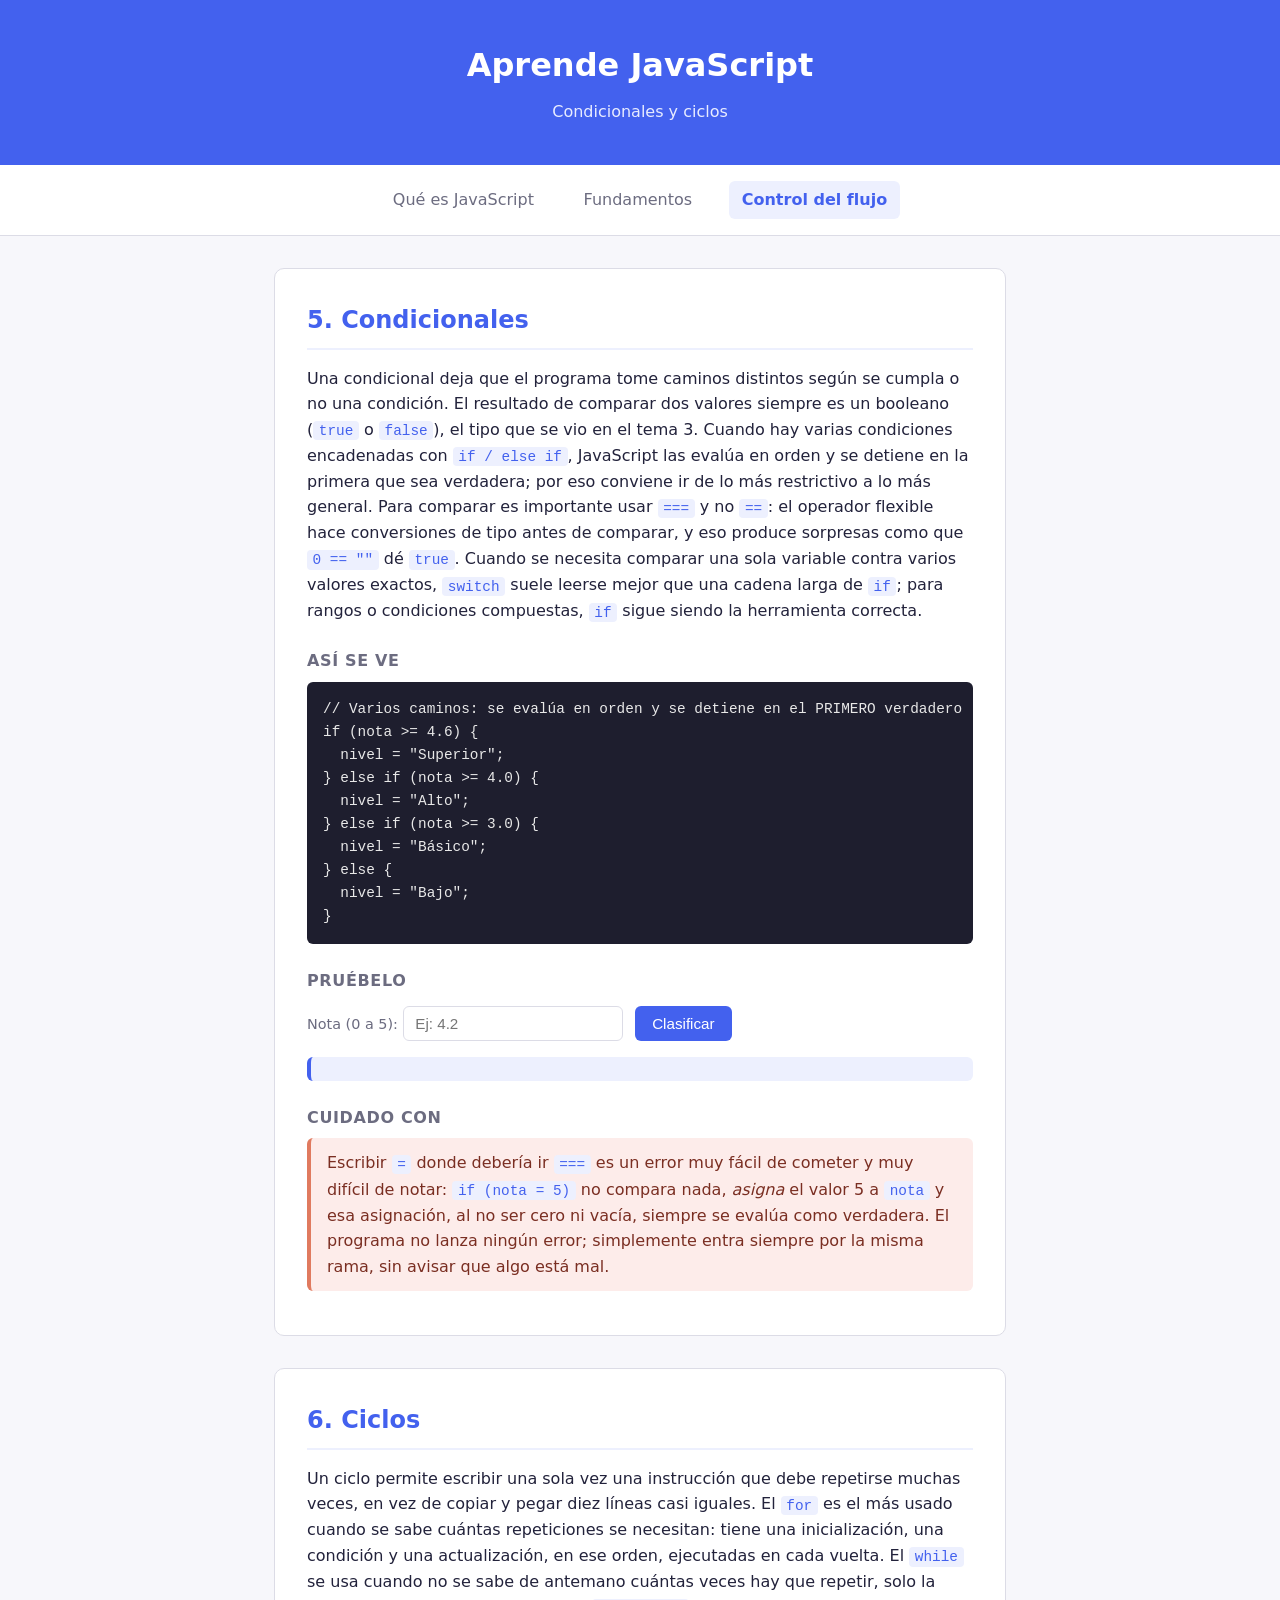
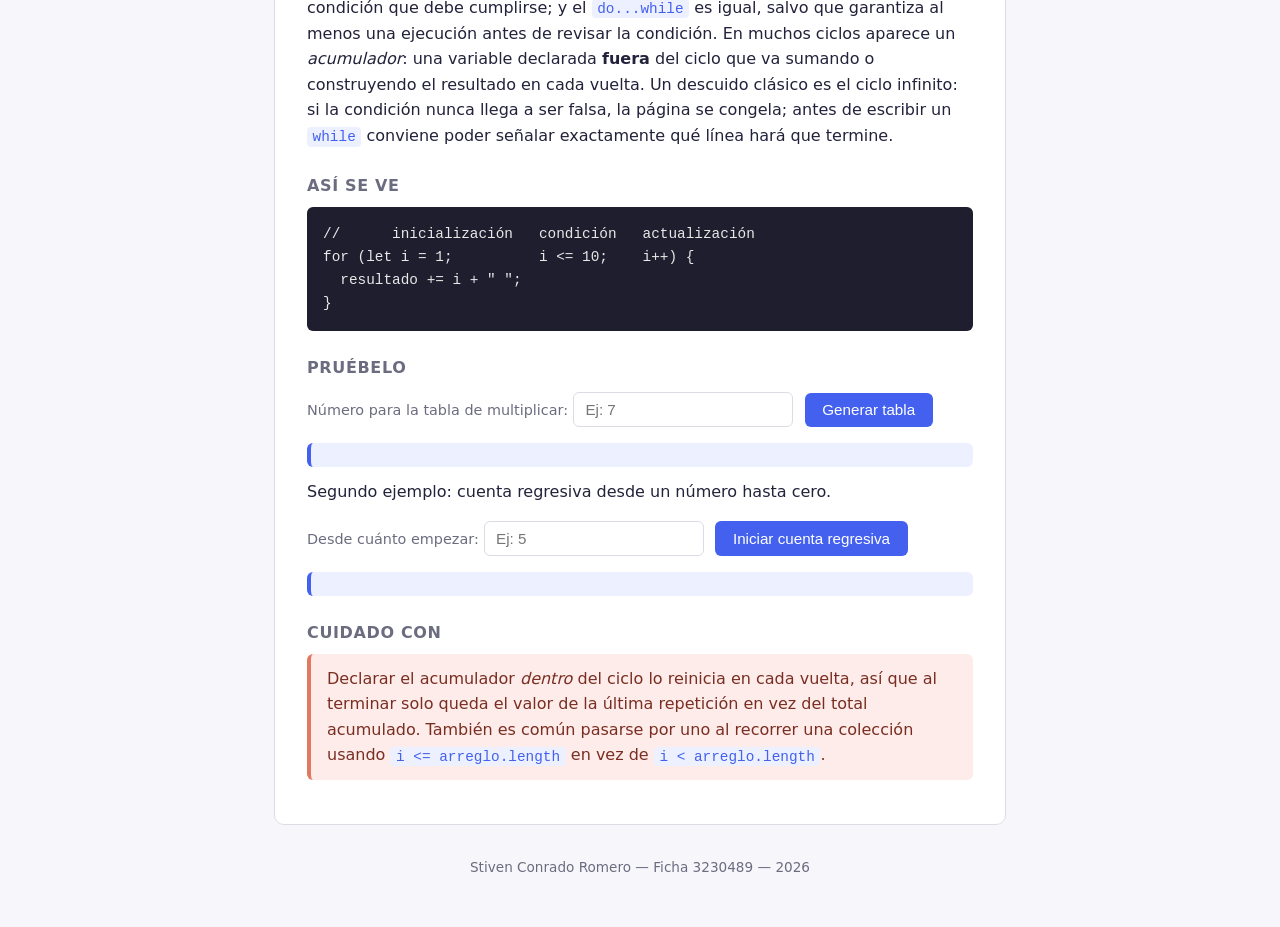
==== control.html @ a47e08f4 "version 1.0" ====
<!DOCTYPE html>
<html lang="es">
<head>
  <meta charset="UTF-8">
  <meta name="viewport" content="width=device-width, initial-scale=1.0">
  <title>Aprende JavaScript — Control del flujo</title>
  <link rel="stylesheet" href="css/estilos.css">
  <script src="js/script.js" defer></script>
</head>
<body>

  <header class="cabecera">
    <h1>Aprende JavaScript</h1>
    <p class="lema">Condicionales y ciclos</p>
  </header>

  <nav class="menu">
    <a href="index.html">Qué es JavaScript</a>
    <a href="fundamentos.html">Fundamentos</a>
    <a href="control.html" class="activo">Control del flujo</a>
  </nav>

  <main>

    <!-- ============ TEMA 5: CONDICIONALES ============ -->
    <section id="tema-condicionales" class="tema">
      <h2>5. Condicionales</h2>

      <p>
        Una condicional deja que el programa tome caminos distintos según se cumpla o no una
        condición. El resultado de comparar dos valores siempre es un booleano
        (<code>true</code> o <code>false</code>), el tipo que se vio en el tema 3. Cuando hay
        varias condiciones encadenadas con <code>if / else if</code>, JavaScript las evalúa en
        orden y se detiene en la primera que sea verdadera; por eso conviene ir de lo más
        restrictivo a lo más general. Para comparar es importante usar <code>===</code> y no
        <code>==</code>: el operador flexible hace conversiones de tipo antes de comparar, y eso
        produce sorpresas como que <code>0 == ""</code> dé <code>true</code>. Cuando se necesita
        comparar una sola variable contra varios valores exactos, <code>switch</code> suele leerse
        mejor que una cadena larga de <code>if</code>; para rangos o condiciones compuestas,
        <code>if</code> sigue siendo la herramienta correcta.
      </p>

      <h3>Así se ve</h3>
      <pre><code>// Varios caminos: se evalúa en orden y se detiene en el PRIMERO verdadero
if (nota >= 4.6) {
  nivel = "Superior";
} else if (nota >= 4.0) {
  nivel = "Alto";
} else if (nota >= 3.0) {
  nivel = "Básico";
} else {
  nivel = "Bajo";
}</code></pre>

      <h3>Pruébelo</h3>
      <label for="campoNota">Nota (0 a 5):</label>
      <input type="text" id="campoNota" placeholder="Ej: 4.2">
      <button id="btnClasificar">Clasificar</button>
      <p id="salidaNota" class="salida"></p>

      <h3>Cuidado con</h3>
      <p class="aviso">
        Escribir <code>=</code> donde debería ir <code>===</code> es un error muy fácil de cometer
        y muy difícil de notar: <code>if (nota = 5)</code> no compara nada, <em>asigna</em> el
        valor 5 a <code>nota</code> y esa asignación, al no ser cero ni vacía, siempre se evalúa
        como verdadera. El programa no lanza ningún error; simplemente entra siempre por la misma
        rama, sin avisar que algo está mal.
      </p>
    </section>

    <!-- ============ TEMA 6: CICLOS ============ -->
    <section id="tema-ciclos" class="tema">
      <h2>6. Ciclos</h2>

      <p>
        Un ciclo permite escribir una sola vez una instrucción que debe repetirse muchas veces, en
        vez de copiar y pegar diez líneas casi iguales. El <code>for</code> es el más usado cuando
        se sabe cuántas repeticiones se necesitan: tiene una inicialización, una condición y una
        actualización, en ese orden, ejecutadas en cada vuelta. El <code>while</code> se usa
        cuando no se sabe de antemano cuántas veces hay que repetir, solo la condición que debe
        cumplirse; y el <code>do...while</code> es igual, salvo que garantiza al menos una
        ejecución antes de revisar la condición. En muchos ciclos aparece un
        <em>acumulador</em>: una variable declarada <strong>fuera</strong> del ciclo que va
        sumando o construyendo el resultado en cada vuelta. Un descuido clásico es el ciclo
        infinito: si la condición nunca llega a ser falsa, la página se congela; antes de escribir
        un <code>while</code> conviene poder señalar exactamente qué línea hará que termine.
      </p>

      <h3>Así se ve</h3>
      <pre><code>//      inicialización   condición   actualización
for (let i = 1;          i <= 10;    i++) {
  resultado += i + " ";
}</code></pre>

      <h3>Pruébelo</h3>
      <label for="campoTabla">Número para la tabla de multiplicar:</label>
      <input type="text" id="campoTabla" placeholder="Ej: 7">
      <button id="btnGenerarTabla">Generar tabla</button>
      <pre id="salidaTabla" class="salida"></pre>

      <p>Segundo ejemplo: cuenta regresiva desde un número hasta cero.</p>
      <label for="campoCuenta">Desde cuánto empezar:</label>
      <input type="text" id="campoCuenta" placeholder="Ej: 5">
      <button id="btnCuentaRegresiva">Iniciar cuenta regresiva</button>
      <p id="salidaCuenta" class="salida"></p>

      <h3>Cuidado con</h3>
      <p class="aviso">
        Declarar el acumulador <em>dentro</em> del ciclo lo reinicia en cada vuelta, así que al
        terminar solo queda el valor de la última repetición en vez del total acumulado. También
        es común pasarse por uno al recorrer una colección usando <code>i &lt;=
        arreglo.length</code> en vez de <code>i &lt; arreglo.length</code>.
      </p>
    </section>

  </main>

  <footer class="pie">
    <p>Stiven Conrado Romero — Ficha 3230489 — <span id="anio"></span></p>
  </footer>

</body>
</html>
---- css/estilos.css ----
/* ---------- Variables: paleta del sitio ---------- */
:root {
  --fondo: #f7f7fb;
  --fondo-tarjeta: #ffffff;
  --texto: #22223b;
  --acento: #4361ee;
  --acento-suave: #edf0fe;
  --suave: #6c6c80;
  --borde: #dcdce6;
  --exito: #2a9d8f;
  --aviso: #e07a5f;
}

* { box-sizing: border-box; margin: 0; padding: 0; }

body {
  background: var(--fondo);
  color: var(--texto);
  font-family: system-ui, -apple-system, "Segoe UI", sans-serif;
  line-height: 1.6;
  padding: 0 0 3rem;
}

/* ---------- Cabecera y navegación ---------- */
.cabecera {
  background: var(--acento);
  color: #ffffff;
  padding: 2.5rem 2rem;
  text-align: center;
}

.cabecera h1 {
  font-size: 2rem;
  margin-bottom: .5rem;
}

.lema {
  color: #e8ecff;
  font-size: 1rem;
}

.menu {
  display: flex;
  justify-content: center;
  gap: 1.5rem;
  background: var(--fondo-tarjeta);
  padding: 1rem;
  border-bottom: 1px solid var(--borde);
  flex-wrap: wrap;
  position: sticky;
  top: 0;
}

.menu a {
  text-decoration: none;
  color: var(--suave);
  font-weight: 500;
  padding: .4rem .8rem;
  border-radius: 6px;
}

.menu a:hover {
  background: var(--acento-suave);
}

/* Marcar la página actual en el menú */
.menu a.activo {
  font-weight: bold;
  color: var(--acento);
  background: var(--acento-suave);
}

/* ---------- Contenido principal ---------- */
main {
  max-width: 780px;
  margin: 2rem auto;
  padding: 0 1.5rem;
}

.tema {
  background: var(--fondo-tarjeta);
  border: 1px solid var(--borde);
  border-radius: 10px;
  padding: 2rem;
  margin-bottom: 2rem;
}

.tema h2 {
  color: var(--acento);
  margin-bottom: 1rem;
  border-bottom: 2px solid var(--acento-suave);
  padding-bottom: .5rem;
}

.tema h3 {
  margin: 1.5rem 0 .5rem;
  font-size: 1rem;
  color: var(--suave);
  text-transform: uppercase;
  letter-spacing: .04em;
}

.tema p {
  margin-bottom: .75rem;
}

/* ---------- El bloque de código ---------- */
pre {
  background: #1e1e2e;
  color: #e8e8e8;
  padding: 1rem;
  border-radius: 6px;
  overflow-x: auto;
  margin-bottom: .75rem;
}

code {
  font-family: "Consolas", "Courier New", monospace;
  font-size: .9rem;
}

p code, label code {
  background: var(--acento-suave);
  color: var(--acento);
  padding: .1rem .35rem;
  border-radius: 4px;
}

/* ---------- Controles: botones e inputs ---------- */
button {
  background: var(--acento);
  color: #fff;
  border: none;
  padding: .55rem 1.1rem;
  border-radius: 6px;
  font-size: .95rem;
  cursor: pointer;
  margin: .25rem .4rem .25rem 0;
}

button:hover { opacity: .9; }
button:active { transform: translateY(1px); }

input[type="text"] {
  padding: .5rem .7rem;
  border: 1px solid var(--borde);
  border-radius: 6px;
  font-size: .95rem;
  margin: .25rem .4rem .25rem 0;
  width: 220px;
  max-width: 100%;
}

label {
  display: inline-block;
  margin-bottom: .3rem;
  font-size: .9rem;
  color: var(--suave);
}

/* ---------- Salidas y avisos ---------- */
.salida {
  background: var(--acento-suave);
  border-left: 4px solid var(--acento);
  padding: .75rem 1rem;
  border-radius: 6px;
  margin-top: .75rem;
  min-height: 1.2rem;
}

.aviso {
  background: #fdecea;
  border-left: 4px solid var(--aviso);
  padding: .75rem 1rem;
  border-radius: 6px;
  color: #7a2e22;
}

details {
  margin-top: 1rem;
  background: var(--acento-suave);
  border-radius: 6px;
  padding: .75rem 1rem;
}

summary {
  cursor: pointer;
  font-weight: 600;
  color: var(--acento);
}

/* ---------- Pie de página ---------- */
.pie {
  text-align: center;
  color: var(--suave);
  font-size: .85rem;
  margin-top: 2rem;
}
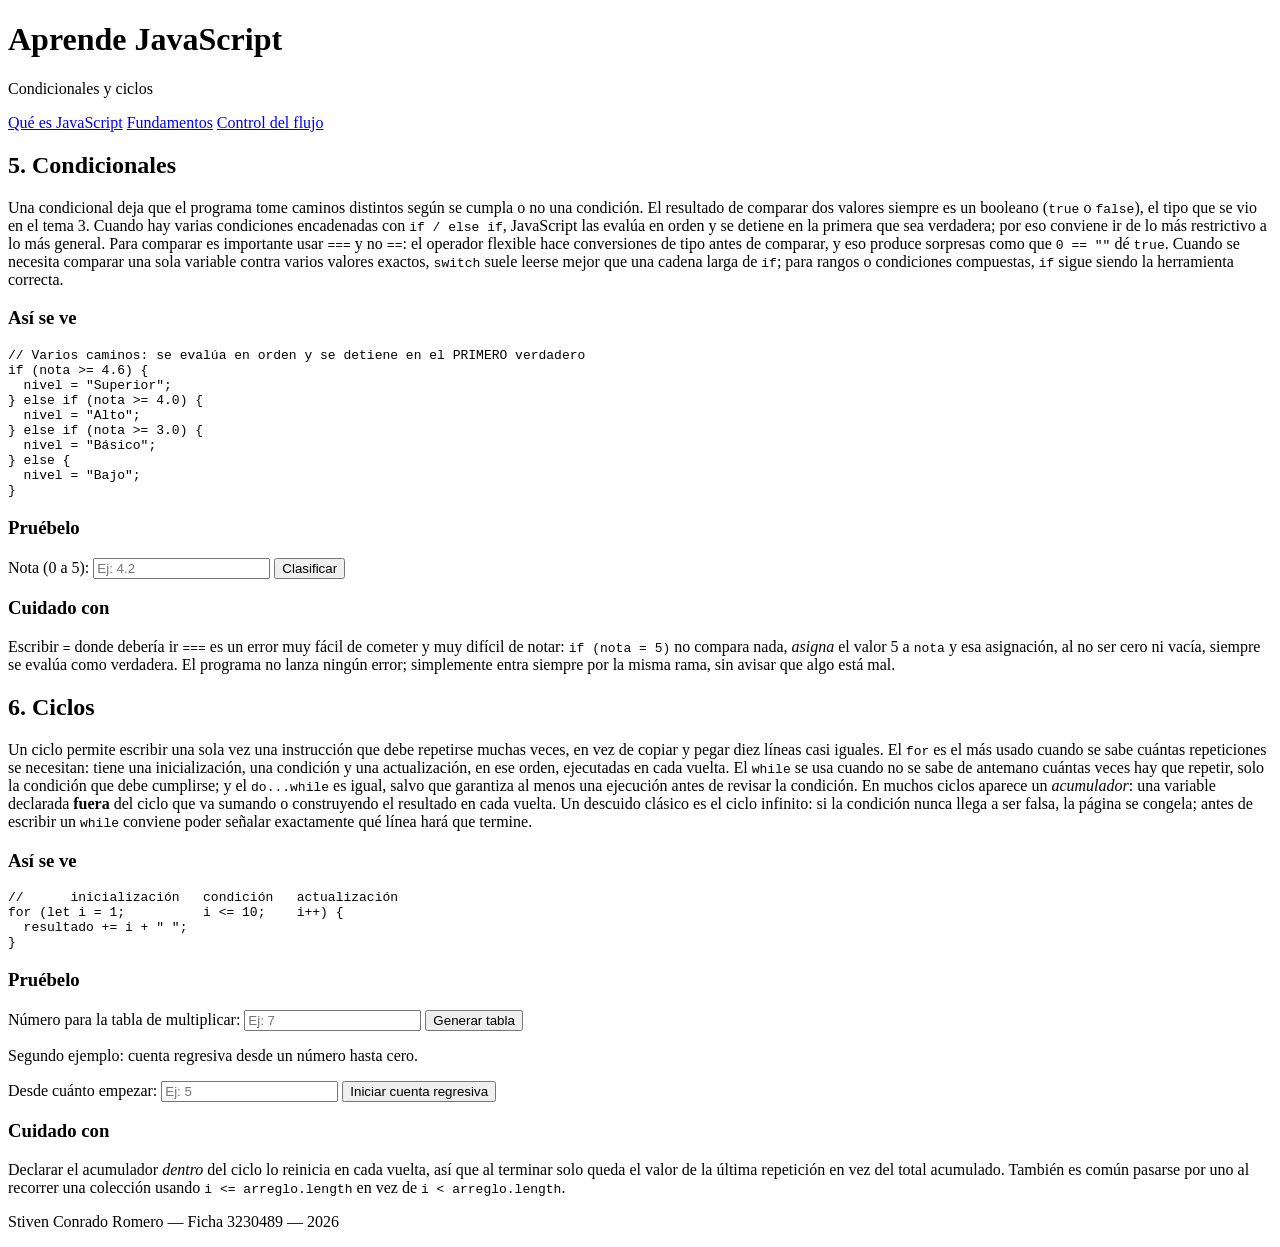
==== commit 3a64bbb8: "parte 1" ====
--- a/control.html
+++ b/control.html
@@ -119,5 +119,5 @@
     <p>Stiven Conrado Romero — Ficha 3230489 — <span id="anio"></span></p>
   </footer>
 
-</body>
+</boxdy>
 </html>
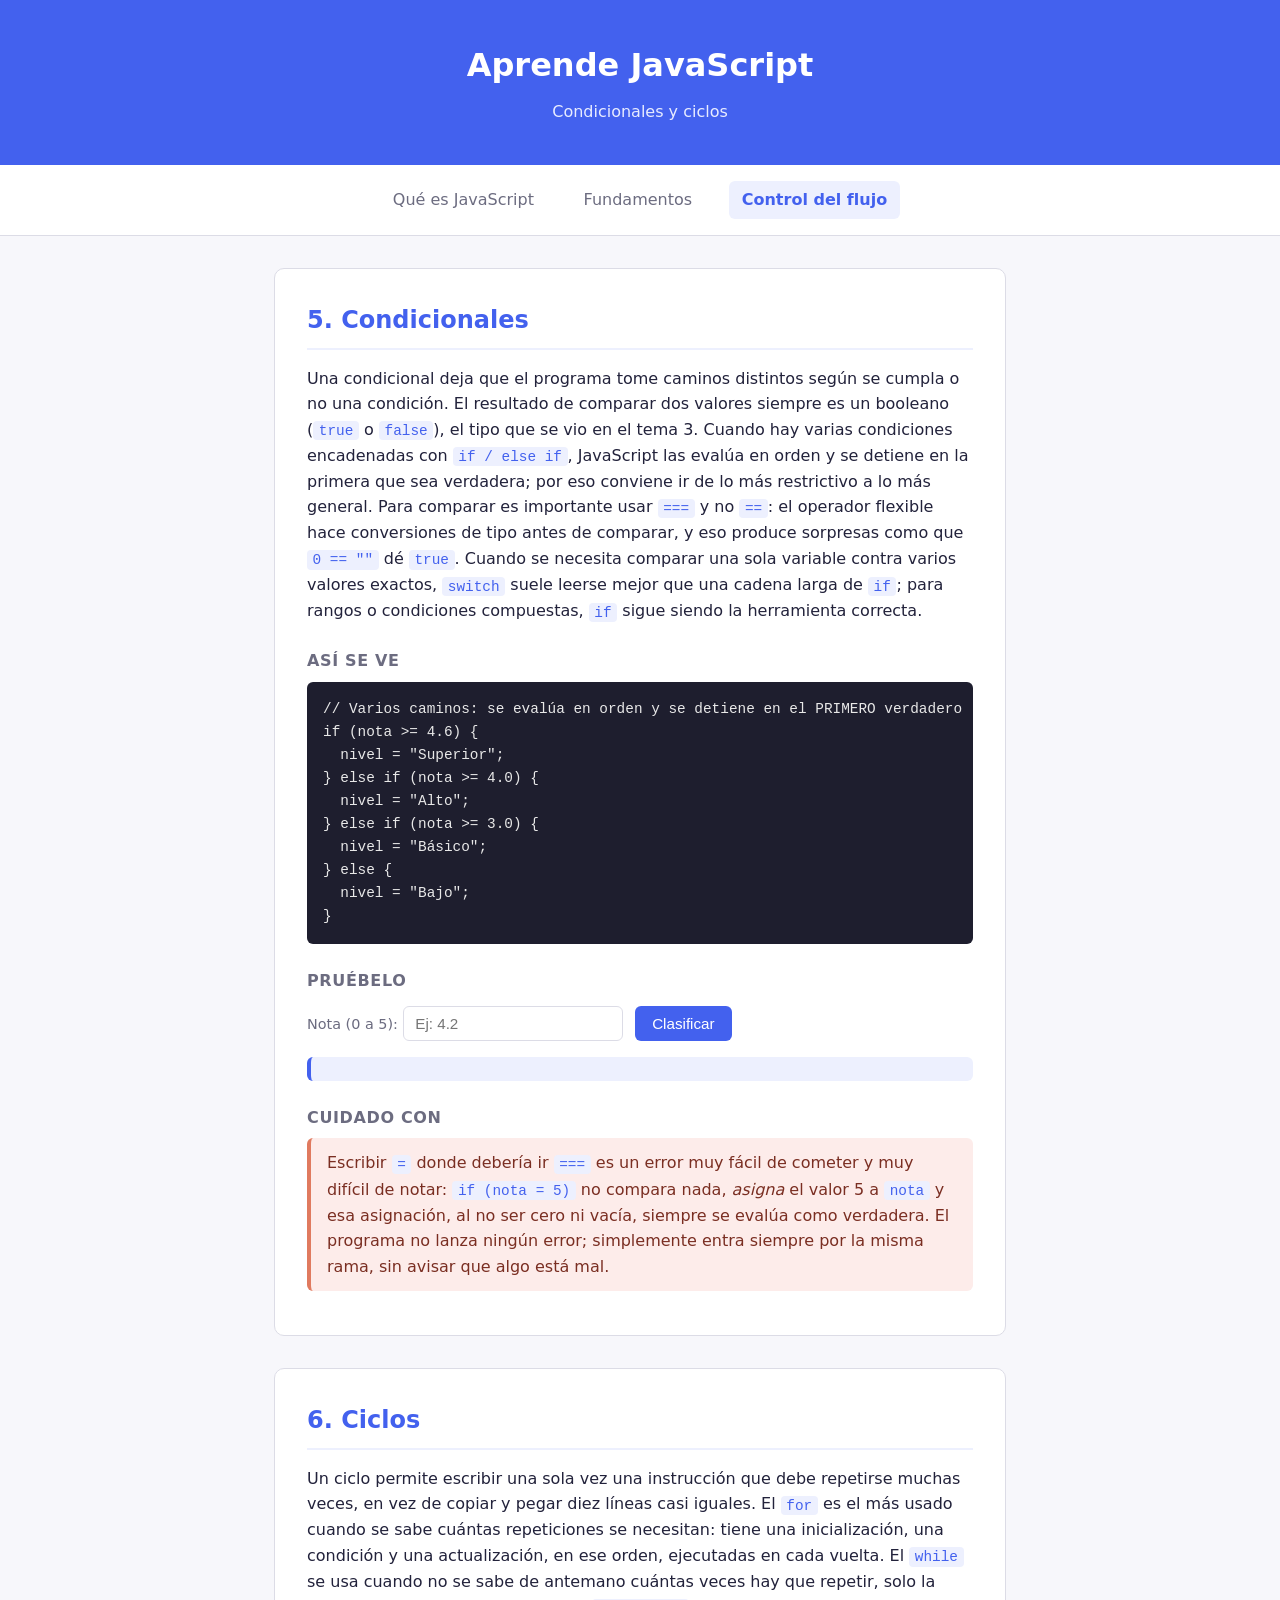
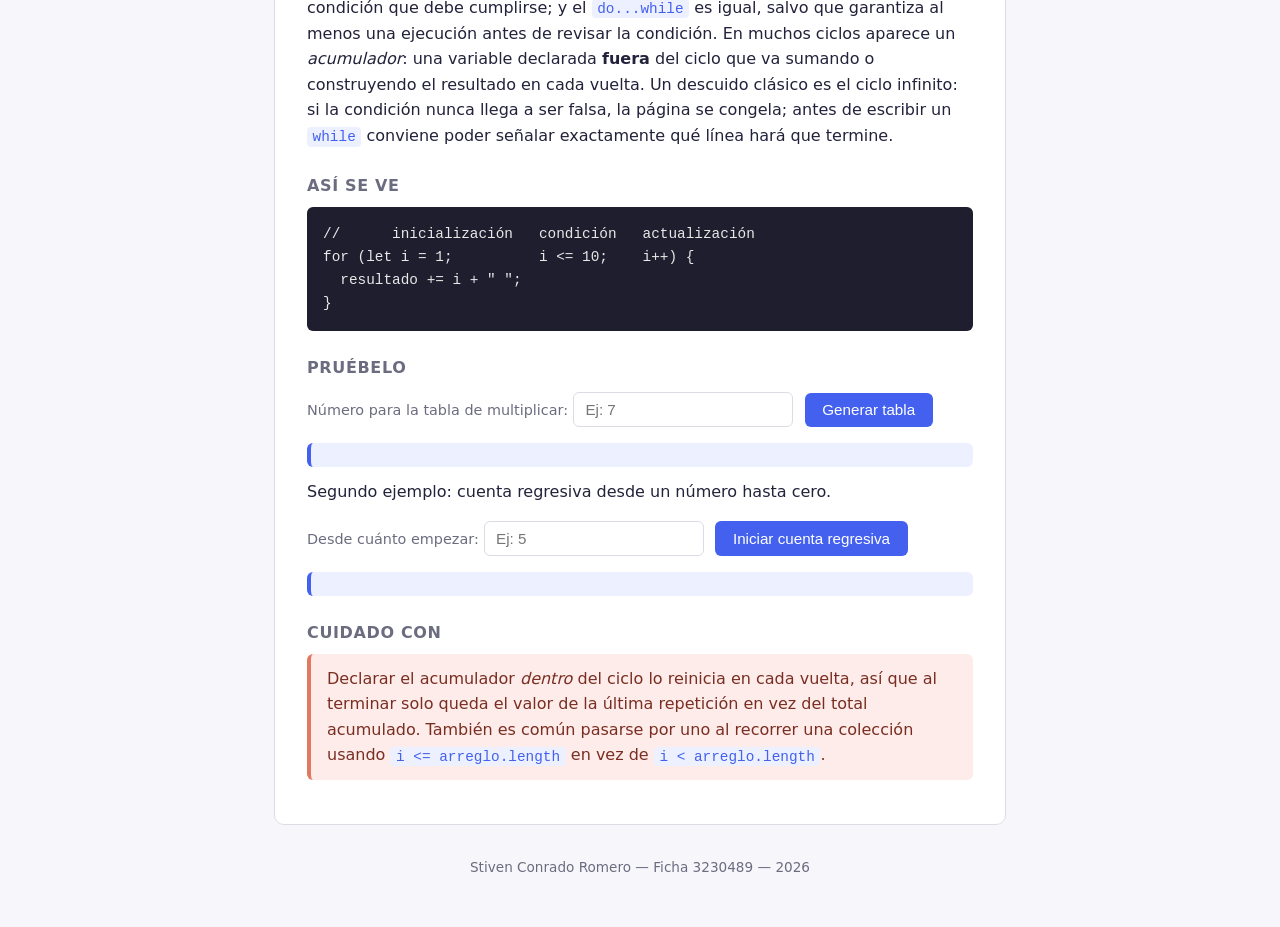
==== commit 707bdd37: "terminado" ====
--- a/control.html
+++ b/control.html
@@ -119,5 +119,5 @@
     <p>Stiven Conrado Romero — Ficha 3230489 — <span id="anio"></span></p>
   </footer>
 
-</boxdy>
+</body>
 </html>
--- a/css/estilos.css
+++ b/css/estilos.css
@@ -0,0 +1,198 @@
+/* ---------- Variables: paleta del sitio ---------- */
+:root {
+  --fondo: #f7f7fb;
+  --fondo-tarjeta: #ffffff;
+  --texto: #22223b;
+  --acento: #4361ee;
+  --acento-suave: #edf0fe;
+  --suave: #6c6c80;
+  --borde: #dcdce6;
+  --exito: #2a9d8f;
+  --aviso: #e07a5f;
+}
+
+* { box-sizing: border-box; margin: 0; padding: 0; }
+
+body {
+  background: var(--fondo);
+  color: var(--texto);
+  font-family: system-ui, -apple-system, "Segoe UI", sans-serif;
+  line-height: 1.6;
+  padding: 0 0 3rem;
+}
+
+/* ---------- Cabecera y navegación ---------- */
+.cabecera {
+  background: var(--acento);
+  color: #ffffff;
+  padding: 2.5rem 2rem;
+  text-align: center;
+}
+
+.cabecera h1 {
+  font-size: 2rem;
+  margin-bottom: .5rem;
+}
+
+.lema {
+  color: #e8ecff;
+  font-size: 1rem;
+}
+
+.menu {
+  display: flex;
+  justify-content: center;
+  gap: 1.5rem;
+  background: var(--fondo-tarjeta);
+  padding: 1rem;
+  border-bottom: 1px solid var(--borde);
+  flex-wrap: wrap;
+  position: sticky;
+  top: 0;
+}
+
+.menu a {
+  text-decoration: none;
+  color: var(--suave);
+  font-weight: 500;
+  padding: .4rem .8rem;
+  border-radius: 6px;
+}
+
+.menu a:hover {
+  background: var(--acento-suave);
+}
+
+/* Marcar la página actual en el menú */
+.menu a.activo {
+  font-weight: bold;
+  color: var(--acento);
+  background: var(--acento-suave);
+}
+
+/* ---------- Contenido principal ---------- */
+main {
+  max-width: 780px;
+  margin: 2rem auto;
+  padding: 0 1.5rem;
+}
+
+.tema {
+  background: var(--fondo-tarjeta);
+  border: 1px solid var(--borde);
+  border-radius: 10px;
+  padding: 2rem;
+  margin-bottom: 2rem;
+}
+
+.tema h2 {
+  color: var(--acento);
+  margin-bottom: 1rem;
+  border-bottom: 2px solid var(--acento-suave);
+  padding-bottom: .5rem;
+}
+
+.tema h3 {
+  margin: 1.5rem 0 .5rem;
+  font-size: 1rem;
+  color: var(--suave);
+  text-transform: uppercase;
+  letter-spacing: .04em;
+}
+
+.tema p {
+  margin-bottom: .75rem;
+}
+
+/* ---------- El bloque de código ---------- */
+pre {
+  background: #1e1e2e;
+  color: #e8e8e8;
+  padding: 1rem;
+  border-radius: 6px;
+  overflow-x: auto;
+  margin-bottom: .75rem;
+}
+
+code {
+  font-family: "Consolas", "Courier New", monospace;
+  font-size: .9rem;
+}
+
+p code, label code {
+  background: var(--acento-suave);
+  color: var(--acento);
+  padding: .1rem .35rem;
+  border-radius: 4px;
+}
+
+/* ---------- Controles: botones e inputs ---------- */
+button {
+  background: var(--acento);
+  color: #fff;
+  border: none;
+  padding: .55rem 1.1rem;
+  border-radius: 6px;
+  font-size: .95rem;
+  cursor: pointer;
+  margin: .25rem .4rem .25rem 0;
+}
+
+button:hover { opacity: .9; }
+button:active { transform: translateY(1px); }
+
+input[type="text"] {
+  padding: .5rem .7rem;
+  border: 1px solid var(--borde);
+  border-radius: 6px;
+  font-size: .95rem;
+  margin: .25rem .4rem .25rem 0;
+  width: 220px;
+  max-width: 100%;
+}
+
+label {
+  display: inline-block;
+  margin-bottom: .3rem;
+  font-size: .9rem;
+  color: var(--suave);
+}
+
+/* ---------- Salidas y avisos ---------- */
+.salida {
+  background: var(--acento-suave);
+  border-left: 4px solid var(--acento);
+  padding: .75rem 1rem;
+  border-radius: 6px;
+  margin-top: .75rem;
+  min-height: 1.2rem;
+}
+
+.aviso {
+  background: #fdecea;
+  border-left: 4px solid var(--aviso);
+  padding: .75rem 1rem;
+  border-radius: 6px;
+  color: #7a2e22;
+}
+
+details {
+  margin-top: 1rem;
+  background: var(--acento-suave);
+  border-radius: 6px;
+  padding: .75rem 1rem;
+}
+
+summary {
+  cursor: pointer;
+  font-weight: 600;
+  color: var(--acento);
+}
+
+/* ---------- Pie de página ---------- */
+.pie {
+  text-align: center;
+  color: var(--suave);
+  font-size: .85rem;
+  margin-top: 2rem;
+}
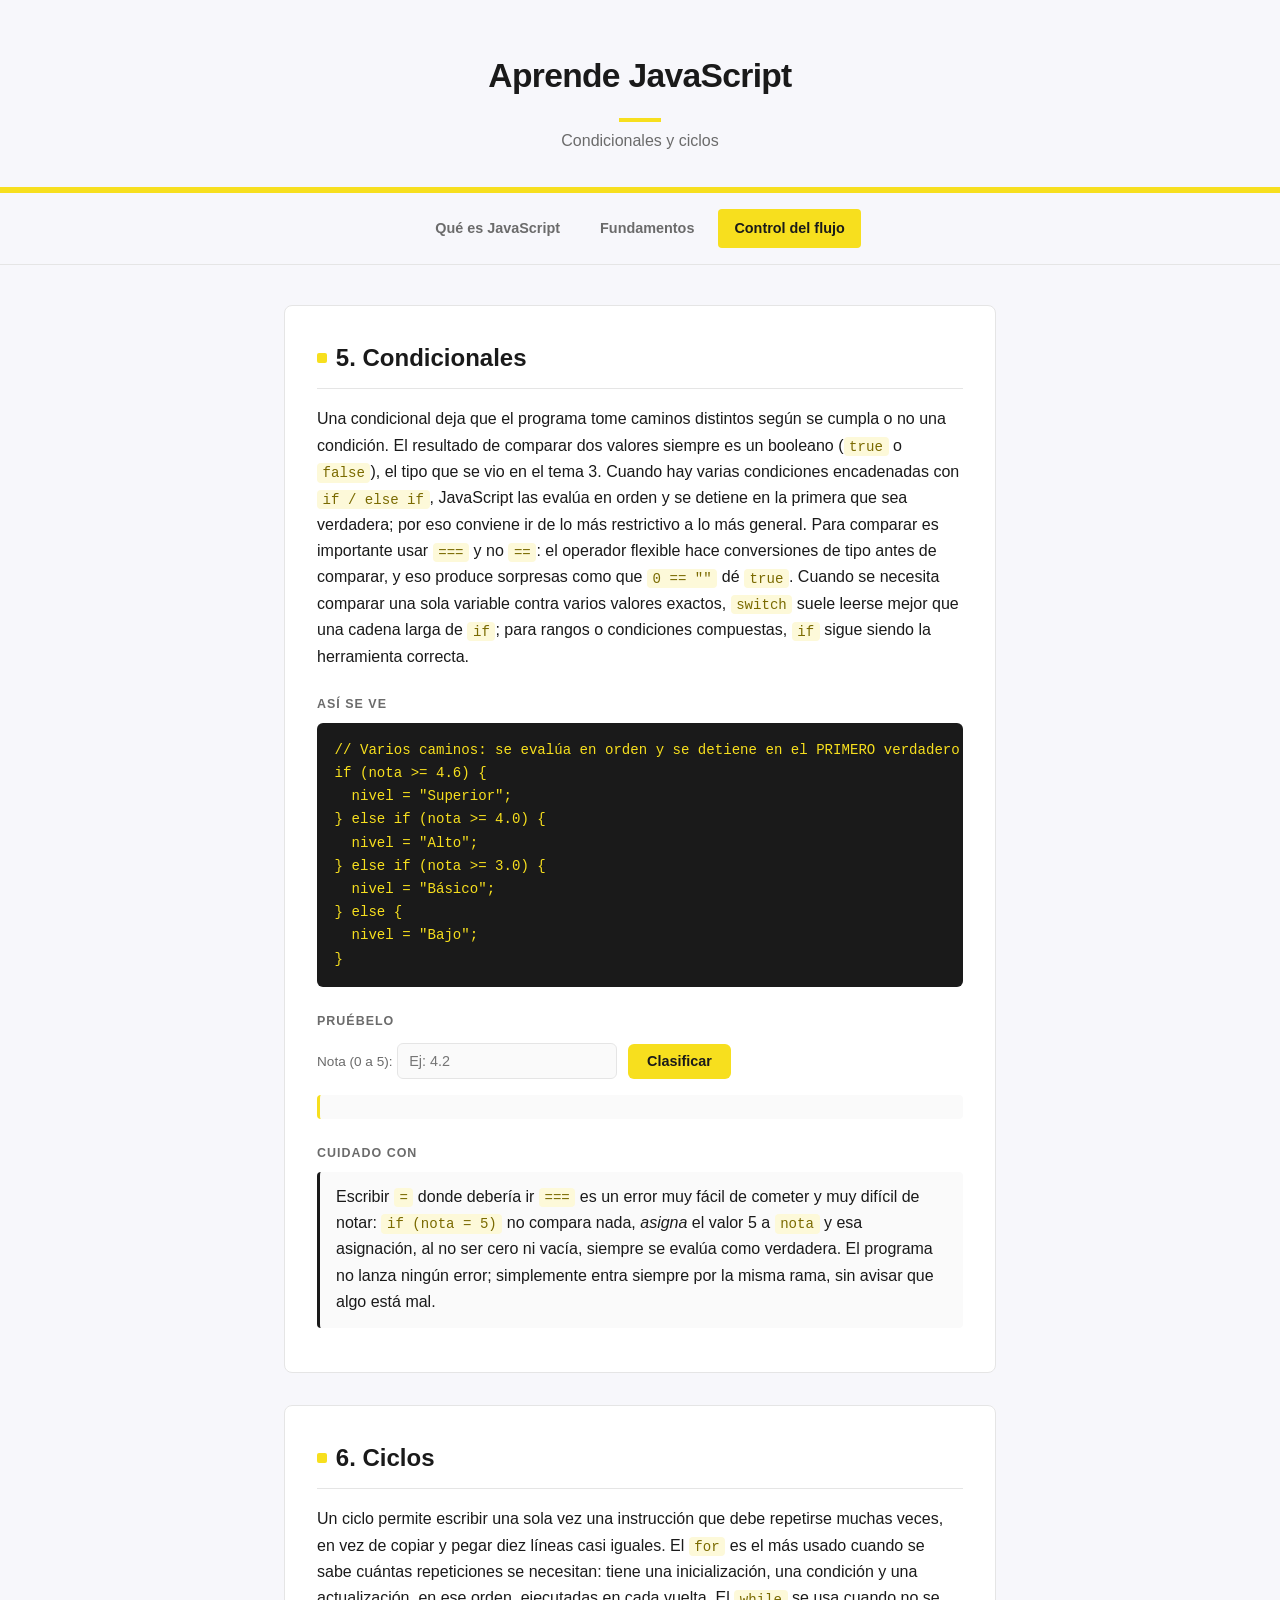
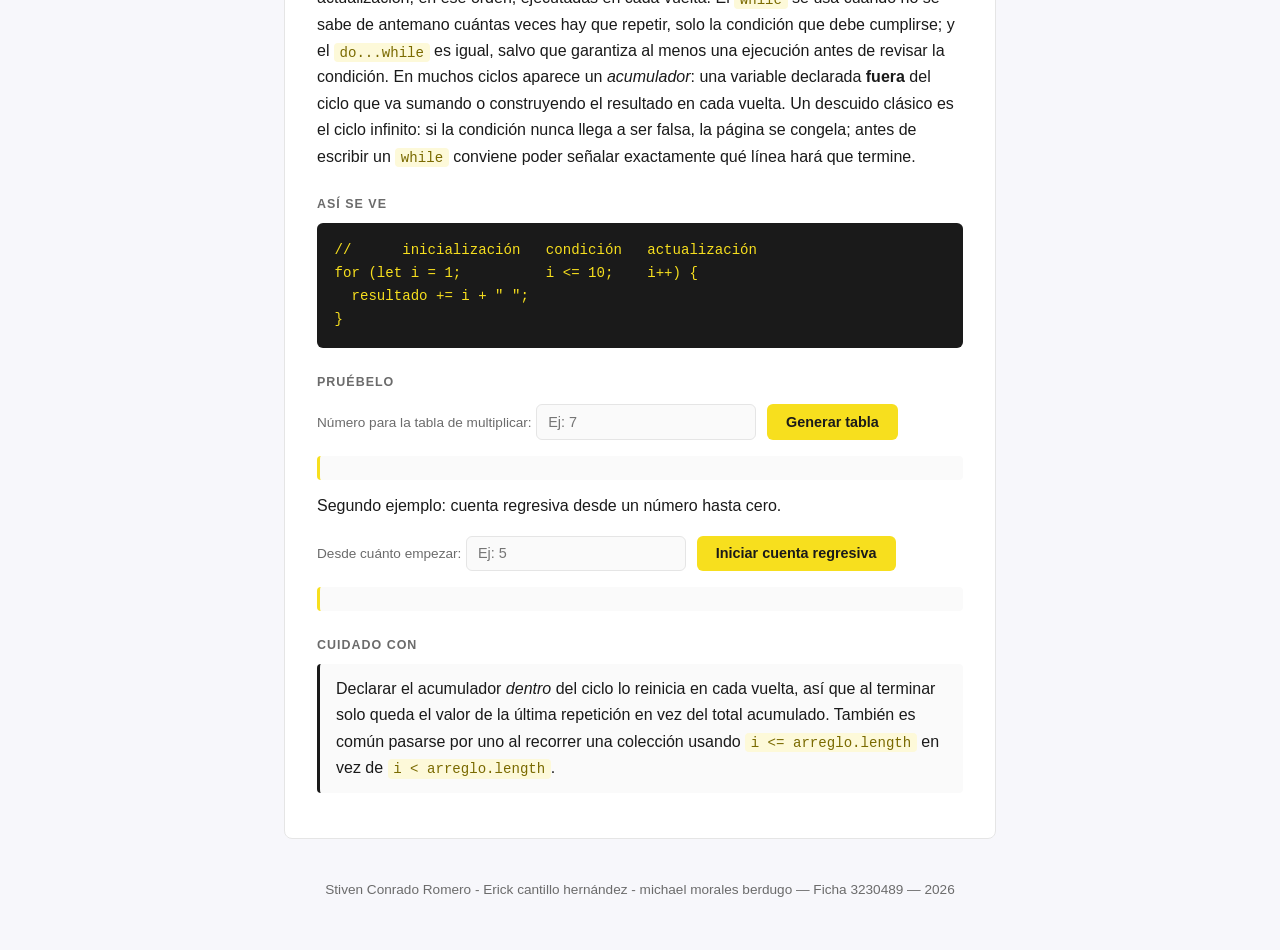
==== commit c414f946: "cambios menores" ====
--- a/control.html
+++ b/control.html
@@ -116,7 +116,7 @@
   </main>
 
   <footer class="pie">
-    <p>Stiven Conrado Romero — Ficha 3230489 — <span id="anio"></span></p>
+    <p>Stiven Conrado Romero - Erick cantillo hernández - michael morales berdugo — Ficha 3230489 — <span id="anio"></span></p>
   </footer>
 
 </body>
--- a/css/estilos.css
+++ b/css/estilos.css
@@ -1,14 +1,15 @@
-/* ---------- Variables: paleta del sitio ---------- */
+/* ---------- Variables: paleta JavaScript (minimalista) ---------- */
 :root {
   --fondo: #f7f7fb;
   --fondo-tarjeta: #ffffff;
-  --texto: #22223b;
-  --acento: #4361ee;
-  --acento-suave: #edf0fe;
-  --suave: #6c6c80;
-  --borde: #dcdce6;
-  --exito: #2a9d8f;
-  --aviso: #e07a5f;
+  --texto: #1a1a1a;
+  --acento: #1a1a1a;      /* negro JS, para texto y bordes fuertes */
+  --amarillo: #f7df1e;    /* amarillo JS, solo como acento puntual */
+  --acento-suave: #fdf9d9;
+  --suave: #6b6b6b;
+  --borde: #e5e5e5;
+  --exito: #1a1a1a;
+  --aviso: #1a1a1a;
 }
 
 * { box-sizing: border-box; margin: 0; padding: 0; }
@@ -16,177 +17,216 @@
 body {
   background: var(--fondo);
   color: var(--texto);
-  font-family: system-ui, -apple-system, "Segoe UI", sans-serif;
-  line-height: 1.6;
+  font-family: -apple-system, "Segoe UI", Roboto, sans-serif;
+  line-height: 1.65;
   padding: 0 0 3rem;
 }
 
 /* ---------- Cabecera y navegación ---------- */
 .cabecera {
-  background: var(--acento);
-  color: #ffffff;
-  padding: 2.5rem 2rem;
+  background: var(--fondo);
+  border-bottom: 6px solid var(--amarillo);
+  padding: 3rem 2rem 2rem;
   text-align: center;
 }
 
 .cabecera h1 {
-  font-size: 2rem;
-  margin-bottom: .5rem;
+  font-size: 2.1rem;
+  font-weight: 800;
+  letter-spacing: -.02em;
+  margin-bottom: .4rem;
+  color: var(--texto);
+}
+
+.cabecera h1::after {
+  content: "";
+  display: block;
+  width: 42px;
+  height: 4px;
+  background: var(--amarillo);
+  margin: .9rem auto 0;
 }
 
 .lema {
-  color: #e8ecff;
+  color: var(--suave);
   font-size: 1rem;
 }
 
 .menu {
   display: flex;
   justify-content: center;
-  gap: 1.5rem;
-  background: var(--fondo-tarjeta);
+  gap: .5rem;
+  background: var(--fondo);
   padding: 1rem;
   border-bottom: 1px solid var(--borde);
   flex-wrap: wrap;
   position: sticky;
   top: 0;
+  z-index: 10;
 }
 
 .menu a {
   text-decoration: none;
   color: var(--suave);
-  font-weight: 500;
-  padding: .4rem .8rem;
-  border-radius: 6px;
+  font-weight: 600;
+  font-size: .9rem;
+  padding: .5rem 1rem;
+  border-radius: 4px;
+  transition: background .15s ease, color .15s ease;
 }
 
 .menu a:hover {
-  background: var(--acento-suave);
+  background: #f5f5f5;
+  color: var(--texto);
 }
 
 /* Marcar la página actual en el menú */
 .menu a.activo {
-  font-weight: bold;
-  color: var(--acento);
-  background: var(--acento-suave);
+  background: var(--amarillo);
+  color: #1a1a1a;
 }
 
 /* ---------- Contenido principal ---------- */
 main {
-  max-width: 780px;
-  margin: 2rem auto;
+  max-width: 760px;
+  margin: 2.5rem auto;
   padding: 0 1.5rem;
 }
 
 .tema {
   background: var(--fondo-tarjeta);
   border: 1px solid var(--borde);
-  border-radius: 10px;
+  border-radius: 8px;
   padding: 2rem;
   margin-bottom: 2rem;
 }
 
 .tema h2 {
-  color: var(--acento);
-  margin-bottom: 1rem;
-  border-bottom: 2px solid var(--acento-suave);
-  padding-bottom: .5rem;
+  color: var(--texto);
+  font-weight: 700;
+  margin-bottom: 1.1rem;
+  padding-bottom: .6rem;
+  border-bottom: 1px solid var(--borde);
+  display: flex;
+  align-items: center;
+  gap: .55rem;
+}
+
+.tema h2::before {
+  content: "";
+  width: 10px;
+  height: 10px;
+  background: var(--amarillo);
+  border-radius: 2px;
+  flex-shrink: 0;
 }
 
 .tema h3 {
   margin: 1.5rem 0 .5rem;
-  font-size: 1rem;
+  font-size: .78rem;
   color: var(--suave);
   text-transform: uppercase;
-  letter-spacing: .04em;
+  letter-spacing: .08em;
+  font-weight: 700;
 }
 
 .tema p {
-  margin-bottom: .75rem;
+  margin-bottom: .8rem;
 }
 
 /* ---------- El bloque de código ---------- */
 pre {
-  background: #1e1e2e;
-  color: #e8e8e8;
-  padding: 1rem;
+  background: #1a1a1a;
+  color: var(--amarillo);
+  padding: 1rem 1.1rem;
   border-radius: 6px;
   overflow-x: auto;
-  margin-bottom: .75rem;
+  margin-bottom: .8rem;
 }
 
 code {
-  font-family: "Consolas", "Courier New", monospace;
-  font-size: .9rem;
+  font-family: "SFMono-Regular", "Consolas", "Courier New", monospace;
+  font-size: .88rem;
 }
 
 p code, label code {
   background: var(--acento-suave);
-  color: var(--acento);
+  color: #7a6a00;
   padding: .1rem .35rem;
   border-radius: 4px;
 }
 
 /* ---------- Controles: botones e inputs ---------- */
 button {
-  background: var(--acento);
-  color: #fff;
+  background: var(--amarillo);
+  color: #1a1a1a;
   border: none;
-  padding: .55rem 1.1rem;
-  border-radius: 6px;
-  font-size: .95rem;
+  padding: .6rem 1.2rem;
+  border-radius: 6px;
+  font-weight: 700;
+  font-size: .9rem;
   cursor: pointer;
   margin: .25rem .4rem .25rem 0;
-}
-
-button:hover { opacity: .9; }
+  transition: filter .15s ease, transform .05s ease;
+}
+
+button:hover { filter: brightness(.94); }
 button:active { transform: translateY(1px); }
 
 input[type="text"] {
-  padding: .5rem .7rem;
+  padding: .55rem .7rem;
   border: 1px solid var(--borde);
   border-radius: 6px;
-  font-size: .95rem;
+  font-size: .9rem;
   margin: .25rem .4rem .25rem 0;
   width: 220px;
   max-width: 100%;
+  background: #fafafa;
+}
+
+input[type="text"]:focus {
+  outline: none;
+  border-color: var(--amarillo);
+  box-shadow: 0 0 0 3px rgba(247, 223, 30, .35);
 }
 
 label {
   display: inline-block;
   margin-bottom: .3rem;
-  font-size: .9rem;
+  font-size: .85rem;
   color: var(--suave);
 }
 
 /* ---------- Salidas y avisos ---------- */
 .salida {
-  background: var(--acento-suave);
-  border-left: 4px solid var(--acento);
+  background: #fafafa;
+  border-left: 3px solid var(--amarillo);
   padding: .75rem 1rem;
-  border-radius: 6px;
+  border-radius: 4px;
   margin-top: .75rem;
   min-height: 1.2rem;
 }
 
 .aviso {
-  background: #fdecea;
-  border-left: 4px solid var(--aviso);
+  background: #fafafa;
+  border-left: 3px solid #1a1a1a;
   padding: .75rem 1rem;
-  border-radius: 6px;
-  color: #7a2e22;
+  border-radius: 4px;
+  color: var(--texto);
 }
 
 details {
   margin-top: 1rem;
-  background: var(--acento-suave);
+  background: #fafafa;
+  border: 1px solid var(--borde);
   border-radius: 6px;
   padding: .75rem 1rem;
 }
 
 summary {
   cursor: pointer;
-  font-weight: 600;
-  color: var(--acento);
+  font-weight: 700;
+  color: var(--texto);
 }
 
 /* ---------- Pie de página ---------- */
